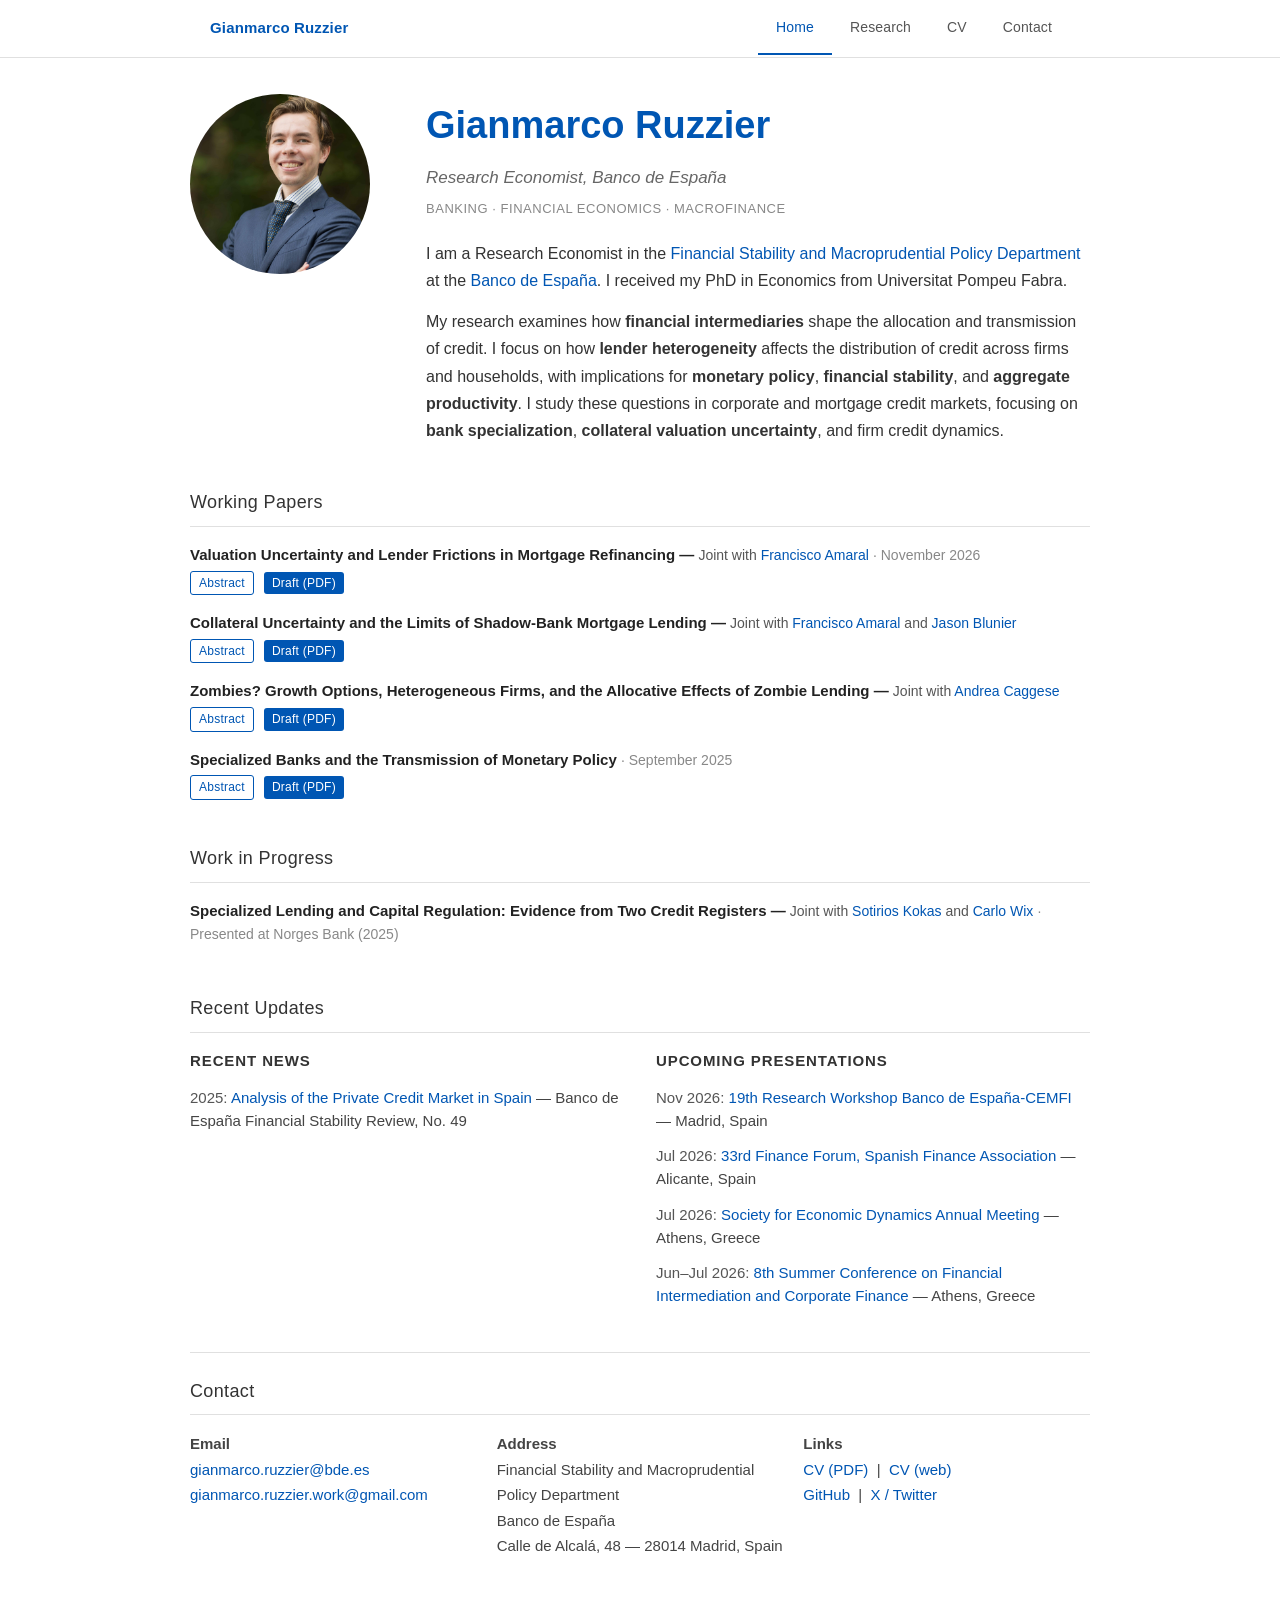
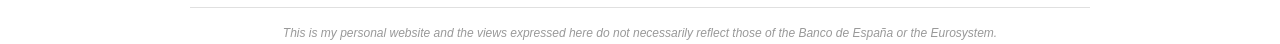
==== index.html @ 741c8ef6 "Add Valuation Uncertainty paper as top working paper, fix direct PDF links - Promote "Valuation Unce" ====
<!DOCTYPE html>
<html lang="en">
<head>
  <meta charset="UTF-8" />
  <meta name="viewport" content="width=device-width, initial-scale=1.0" />
  <meta name="color-scheme" content="light" />
  <title>Gianmarco Ruzzier &ndash; Economist</title>
  <link rel="stylesheet" href="css/style.css" />
</head>
<body>

  <nav class="site-nav">
    <div class="nav-inner">
      <span class="nav-name">Gianmarco Ruzzier</span>
      <div class="nav-links">
        <a href="index.html" class="active">Home</a>
        <a href="research.html">Research</a>
        <a href="cv.html">CV</a>
        <a href="#contact">Contact</a>
      </div>
    </div>
  </nav>

  <div class="container">

    <!-- Header: photo left, bio right -->
    <div class="header-section">
      <img src="assets/img/gr_8222_cut.jpg" alt="Gianmarco Ruzzier" class="profile-photo" />
      <div class="header-content">
        <h1>Gianmarco Ruzzier</h1>
        <div class="title">Research Economist, <span class="title-institution"><a href="https://www.bde.es/wbe/es/">Banco de Espa&ntilde;a</a></span></div>
        <div class="research-interests">Banking &middot; Financial Economics &middot; Macrofinance</div>

        <div class="intro-text">
          I am a Research Economist in the <a href="https://www.bde.es/wbe/en/areas-actuacion/analisis-e-investigacion/investigadores/por-departamento/">Financial Stability and Macroprudential Policy Department</a> at the <a href="https://www.bde.es/wbe/es/">Banco de Espa&ntilde;a</a>. I received my PhD in Economics from Universitat Pompeu Fabra.
        </div>

        <div class="intro-text">
          My research examines how <strong>financial intermediaries</strong> shape the allocation and transmission of credit. I focus on how <strong>lender heterogeneity</strong> affects the distribution of credit across firms and households, with implications for <strong>monetary policy</strong>, <strong>financial stability</strong>, and <strong>aggregate productivity</strong>. I study these questions in corporate and mortgage credit markets, focusing on <strong>bank specialization</strong>, <strong>collateral valuation uncertainty</strong>, and firm credit dynamics.
        </div>

      </div>
    </div>

    <!-- Working Papers -->
    <div class="research-focus" id="research">
      <h2>Working Papers</h2>
      <div class="papers-list">

        <div class="paper-item">
          <div class="paper-title-line">Valuation Uncertainty and Lender Frictions in Mortgage Refinancing &mdash; <span class="paper-coauthor">Joint with <a href="https://franciscoamaral.net/">Francisco Amaral</a></span> <span class="paper-date">&middot; November 2026</span></div>
          <details class="paper-toggle">
            <summary>
              <span class="abstract-btn">Abstract</span>
              <a class="paper-action-btn" href="https://gianmarcoruzzier1.github.io/valuation-uncertainty-refinancing/valuation-uncertainty-refinancing.pdf" target="_blank" onclick="event.stopPropagation()">Draft (PDF)</a>
            </summary>
            <p>Many borrowers do not refinance even when doing so would lower their payments. We show that this is partly driven by a lender-side friction: the difficulty of valuing a house, or collateral uncertainty, restricts refinancing. Using loan performance and property records, we find that borrowers refinance less where homes are harder to value, even when refinancing would yield net savings. Mortgage application data show that greater uncertainty about local home values predicts a higher likelihood that lenders turn down a refinance application. In these markets, refinance appraisals rely on fewer and more distant comparable sales, making valuations less precise. Foreclosed homes also sell at larger discounts, pointing to weaker recovery in default. When mortgage rates fall, borrowers are less likely to refinance where homes are harder to value, leaving substantial savings unrealized.</p>
          </details>
        </div>

        <div class="paper-item">
          <div class="paper-title-line">Collateral Uncertainty and the Limits of Shadow-Bank Mortgage Lending &mdash; <span class="paper-coauthor">Joint with <a href="https://franciscoamaral.net/">Francisco Amaral</a> and <a href="https://www.df.uzh.ch/en/people/phd-candidates/jason-blunier.html">Jason Blunier</a></span></div>
          <details class="paper-toggle">
            <summary>
              <span class="abstract-btn">Abstract</span>
              <a class="paper-action-btn" href="https://gianmarcoruzzier1.github.io/collateral_uncertainty_draft/collateral-uncertainty-shadow-bank-mortgage-lending.pdf" target="_blank" onclick="event.stopPropagation()">Draft (PDF)</a>
            </summary>
            <p>Shadow banks&rsquo; share of U.S. mortgage lending has risen substantially, while their expansion has varied widely across local markets. We study whether uncertainty about property values shapes this geographic pattern by making mortgages costlier to sell. Using mortgage and property data, we find that shadow banks have lower local market shares and expand more slowly in higher-uncertainty areas, even among conventional loans below the conforming loan limit. Application data link this pattern to lenders&rsquo; decisions: denial rates rise more with uncertainty for shadow banks than for banks, with the difference concentrated in refinancing. Consistent with a role for balance-sheet capacity, denial responses are stronger among more sale-dependent shadow banks. We also find evidence consistent with higher distribution costs in higher-uncertainty markets: less use of appraisal alternatives, greater repurchase risk and longer times to sale. Collateral uncertainty constrains shadow-bank expansion and preserves a local role for balance-sheet lending.</p>
          </details>
        </div>

        <div class="paper-item">
          <div class="paper-title-line">Zombies? Growth Options, Heterogeneous Firms, and the Allocative Effects of Zombie Lending &mdash; <span class="paper-coauthor">Joint with <a href="https://andreacaggese.weebly.com/">Andrea Caggese</a></span></div>
          <details class="paper-toggle">
            <summary>
              <span class="abstract-btn">Abstract</span>
              <a class="paper-action-btn" href="https://drive.google.com/file/d/1XWHxjlj0BENdjI-bgrujdKQ50kdO9gzp/view" target="_blank" onclick="event.stopPropagation()">Draft (PDF)</a>
            </summary>
            <p>We develop a model with firm dynamics, imperfect competition, and investment options. Firms borrow using credit lines offered by competitive lenders that can optimally provide &ldquo;zombie&rdquo; lending, with an interest rate below the risk free rate. We solve and calibrate the model and show that zombie lending is used in equilibrium to subsidise two very different types of firms: &ldquo;Stagnant zombies&rdquo; previously borrowed to fund projects that are no longer feasible. They are offered zombie lending so that they can gradually reduce their debt and avoid default. &ldquo;High-potential zombies&rdquo; have options to invest in projects that can increase their profitability, and borrow to pursue them. Zombie lending &ldquo;buys them more time&rdquo;, in the hope they will become more profitable in the future and will thus be able to repay the debt. The main insight of the model is that while both types of zombie firms are consistent with the way such firms are usually identified in the empirical literature, they have opposite implications for misallocation and aggregate productivity and welfare. We use the model to propose novel criteria to identify the different zombie types and new testable predictions of their allocative effects: an increase in markup dispersion within industries should increase the share of zombie firms and the share of zombies that in the future recover and reach top quartile performance; sectors where zombies behave like high-potential ones should exhibit positive TFP responses to zombie prevalence, while those dominated by stagnant zombies should show declining productivity. Using firm-level data from Italian firms between 2007&ndash;2016, we provide robust empirical evidence confirming these predictions.</p>
          </details>
        </div>

        <div class="paper-item">
          <div class="paper-title-line">Specialized Banks and the Transmission of Monetary Policy <span class="paper-date">&middot; September 2025</span></div>
          <details class="paper-toggle">
            <summary>
              <span class="abstract-btn">Abstract</span>
              <a class="paper-action-btn" href="https://gianmarcoruzzier1.github.io/jmp_draft/specialized-banks-monetary-policy.pdf" target="_blank" onclick="event.stopPropagation()">Draft (PDF)</a>
            </summary>
            <p>Using granular bank-firm data from the Spanish credit register and U.S. syndicated loans, I examine the impact of banks' sectoral specialization on credit supply decisions in response to monetary policy shocks. Following an expansionary monetary policy, banks significantly increase lending to firms in sectors where they specialize. A 25 basis point rate reduction leads specialized banks to increase credit by 1.2&ndash;1.4 percentage points more to firms in their sectors of expertise, with effects peaking after one year. This result holds across both the Spanish lending market and the U.S. syndicated one. The mechanism operates through information advantages: the specialization effect is stronger for opaque borrowers, and specialized banks experience lower default rates following monetary easing. These supply decisions have real effects, as firms with greater exposure to specialized lenders exhibit larger increases in investment and profitability during expansionary periods. The findings show that monetary policy transmission varies systematically across sectors depending on the distribution of bank specialization.</p>
          </details>
        </div>

      </div>
    </div>

    <!-- Work in Progress -->
    <div class="research-focus" id="work-in-progress">
      <h2>Work in Progress</h2>
      <div class="papers-list">

        <div class="paper-item">
          <div class="paper-title-line">Specialized Lending and Capital Regulation: Evidence from Two Credit Registers &mdash; <span class="paper-coauthor">Joint with <a href="https://sites.google.com/site/sotirioskokas/">Sotirios Kokas</a> and <a href="https://sites.google.com/site/carlowix/home">Carlo Wix</a></span> <span class="paper-date">&middot; Presented at Norges Bank (2025)</span></div>
        </div>

      </div>
    </div>

    <!-- Recent Updates: two-column grid -->
    <div class="updates-section">
      <h2>Recent Updates</h2>
      <div class="updates-grid">

        <div class="update-category">
          <h3>Recent News</h3>
          <div class="update-item">
            <span class="update-date">2025:</span> <a href="https://www.bde.es/f/webbe/GAP/Secciones/Publicaciones/InformesBoletinesRevistas/RevistaEstabilidadFinanciera/25/1_FSR49_Credito.pdf" target="_blank">Analysis of the Private Credit Market in Spain</a> &mdash; Banco de Espa&ntilde;a Financial Stability Review, No.&nbsp;49
          </div>
        </div>

        <div class="update-category">
          <h3>Upcoming Presentations</h3>
          <div class="update-item">
            <span class="update-date">Nov 2026:</span> <a href="https://www.bde.es/wbe/en/noticias-eventos/eventos/conferencias/19th-research-workshop-banco-de-espana-cemfi.html" target="_blank">19th Research Workshop Banco de Espa&ntilde;a-CEMFI</a> &mdash; Madrid, Spain
          </div>
          <div class="update-item">
            <span class="update-date">Jul 2026:</span> <a href="https://finance-forum.es/" target="_blank">33rd Finance Forum, Spanish Finance Association</a> &mdash; Alicante, Spain
          </div>
          <div class="update-item">
            <span class="update-date">Jul 2026:</span> <a href="https://economicdynamics.org/" target="_blank">Society for Economic Dynamics Annual Meeting</a> &mdash; Athens, Greece
          </div>
          <div class="update-item">
            <span class="update-date">Jun&ndash;Jul 2026:</span> <a href="https://summerfinconf.wixsite.com/mysite" target="_blank">8th Summer Conference on Financial Intermediation and Corporate Finance</a> &mdash; Athens, Greece
          </div>
        </div>

      </div>
    </div>

    <!-- Contact -->
    <div class="contact-section" id="contact">
      <h2>Contact</h2>
      <div class="contact-info">
        <div>
          <strong>Email</strong><br>
          <a href="mailto:gianmarco.ruzzier@bde.es">gianmarco.ruzzier@bde.es</a><br>
          <a href="mailto:gianmarco.ruzzier.work@gmail.com">gianmarco.ruzzier.work@gmail.com</a>
        </div>
        <div>
          <strong>Address</strong><br>
          Financial Stability and Macroprudential Policy Department<br>
          Banco de Espa&ntilde;a<br>
          Calle de Alcal&aacute;, 48 &mdash; 28014 Madrid, Spain
        </div>
        <div>
          <strong>Links</strong><br>
          <a href="assets/pdf/cv.pdf" target="_blank">CV (PDF)</a> &nbsp;|&nbsp; <a href="cv.html">CV (web)</a><br>
          <a href="https://github.com/gianmarcoruzzier1" target="_blank">GitHub</a> &nbsp;|&nbsp; <a href="https://twitter.com/GianEcon" target="_blank">X / Twitter</a>
        </div>
      </div>
    </div>

  </div><!-- /container -->

  <footer class="site-footer">
    This is my personal website and the views expressed here do not necessarily reflect those of the Banco de Espa&ntilde;a or the Eurosystem.
  </footer>

</body>
</html>
---- css/style.css ----
* {
  margin: 0;
  padding: 0;
  box-sizing: border-box;
}

html { height: 100%; }

body {
  height: 100%;
  overflow-y: auto;
  -webkit-overflow-scrolling: touch;
  margin: 0;
  padding: 0 20px 60px 20px;
  font-family: -apple-system, BlinkMacSystemFont, 'Segoe UI', Roboto, sans-serif;
  background: white;
  font-size: 16px;
  line-height: 1.65;
  color: #333;
}

.container {
  max-width: 900px;
  margin: 0 auto;
}

/* -- Navigation -- */
.site-nav {
  background: #fff;
  margin: 0 -20px 36px -20px;
  width: calc(100% + 40px);
  position: sticky;
  top: 0;
  z-index: 100;
  border-bottom: 1px solid #e0e0e0;
}

.nav-inner {
  max-width: 900px;
  margin: 0 auto;
  padding: 0 20px;
  display: flex;
  align-items: center;
  justify-content: space-between;
}

.nav-name {
  color: #0056b3;
  font-weight: 600;
  font-size: 15px;
  padding: 16px 0;
  letter-spacing: 0.01em;
  white-space: nowrap;
}

.nav-links {
  display: flex;
}

.nav-links a {
  color: #555;
  text-decoration: none;
  padding: 14px 18px;
  font-size: 14px;
  font-weight: 500;
  letter-spacing: 0.01em;
  border-bottom: 2px solid transparent;
}

.nav-links a.active {
  color: #0056b3;
  border-bottom-color: #0056b3;
}

.nav-links a:hover {
  color: #0056b3;
}

/* -- Header / Bio -- */
.header-section {
  display: grid;
  grid-template-columns: 200px 1fr;
  gap: 36px;
  margin-bottom: 44px;
  align-items: start;
}

.profile-photo {
  width: 180px;
  height: 180px;
  border-radius: 50%;
  object-fit: cover;
  object-position: center 12%;
}

.header-content h1 {
  font-size: 38px;
  font-weight: 600;
  margin: 0 0 8px 0;
  color: #0056b3;
}

.header-content .title {
  font-size: 17px;
  color: #666;
  margin-bottom: 6px;
  font-style: italic;
}

.research-interests {
  font-size: 13px;
  color: #888;
  letter-spacing: 0.04em;
  text-transform: uppercase;
  margin-bottom: 20px;
}

.header-content .title a {
  color: #666;
  text-decoration: none;
}

.header-content .title a:hover {
  color: #0056b3;
  text-decoration: underline;
}

.intro-text {
  line-height: 1.7;
  margin-bottom: 14px;
  color: #333;
}

.intro-text:last-child { margin-bottom: 0; }

.intro-text a {
  color: #0056b3;
  text-decoration: none;
}

.intro-text a:hover { text-decoration: underline; }

/* -- Working Papers -- */
.research-focus {
  margin: 0 0 44px 0;
}

.research-focus h2,
.updates-section > h2,
.contact-section > h2 {
  font-size: 18px;
  font-weight: 500;
  letter-spacing: 0.02em;
  color: #333;
  margin-bottom: 16px;
  border-bottom: 1px solid #e0e0e0;
  padding-bottom: 8px;
}

.papers-list {
  display: flex;
  flex-direction: column;
  gap: 16px;
}

.paper-item {
  font-size: 15px;
  line-height: 1.55;
}

.paper-title-line {
  font-weight: 600;
  color: #222;
  margin-bottom: 4px;
}

.paper-date {
  font-weight: 400;
  color: #888;
  font-size: 14px;
}

.paper-coauthor {
  font-weight: 400;
  color: #555;
  font-size: 14px;
}

.paper-coauthor a {
  color: #0056b3;
  text-decoration: none;
}

.paper-coauthor a:hover { text-decoration: underline; }

.paper-toggle {
  margin-top: 4px;
}

.paper-toggle summary {
  cursor: pointer;
  list-style: none;
  display: flex;
  align-items: center;
  gap: 10px;
  user-select: none;
}

.paper-toggle summary::-webkit-details-marker { display: none; }

.abstract-btn {
  font-size: 12px;
  color: #0056b3;
  border: 1px solid #0056b3;
  padding: 2px 8px;
  border-radius: 3px;
  font-weight: 500;
  letter-spacing: 0.02em;
}

.paper-action-btn {
  font-size: 12px;
  color: #fff;
  background: #0056b3;
  padding: 2px 8px;
  border-radius: 3px;
  font-weight: 500;
  letter-spacing: 0.02em;
  text-decoration: none;
}

.paper-action-btn:hover { background: #003d80; }

.paper-action-btn.muted {
  background: #999;
  color: #fff;
  cursor: default;
}

.paper-toggle p {
  margin-top: 10px;
  font-size: 14px;
  line-height: 1.6;
  color: #444;
  padding-left: 2px;
}

/* -- Recent Updates -- */
.updates-section {
  margin-bottom: 44px;
}

.updates-grid {
  display: grid;
  grid-template-columns: repeat(auto-fit, minmax(300px, 1fr));
  gap: 32px;
}

.update-category h3 {
  font-size: 15px;
  font-weight: 600;
  color: #333;
  margin-bottom: 12px;
  text-transform: uppercase;
  letter-spacing: 0.06em;
}

.update-item {
  margin-bottom: 12px;
  font-size: 15px;
  line-height: 1.55;
  color: #444;
}

.update-item:last-child { margin-bottom: 0; }

.update-item a {
  color: #0056b3;
  text-decoration: none;
}

.update-item a:hover { text-decoration: underline; }

.update-date {
  font-weight: 500;
  color: #555;
}

/* -- Contact -- */
.contact-section {
  margin-top: 44px;
  padding-top: 24px;
  border-top: 1px solid #e0e0e0;
}

.contact-info {
  display: grid;
  grid-template-columns: repeat(auto-fit, minmax(220px, 1fr));
  gap: 20px;
}

.contact-info div {
  font-size: 15px;
  line-height: 1.7;
  color: #444;
}

.contact-info a {
  color: #0056b3;
  text-decoration: none;
}

.contact-info a:hover { text-decoration: underline; }

/* -- Footer -- */
.site-footer {
  max-width: 900px;
  margin: 48px auto 0;
  padding: 16px 0 0;
  border-top: 1px solid #e0e0e0;
  font-size: 12px;
  color: #999;
  font-style: italic;
  text-align: center;
}

/* -- Mobile -- */
@media (max-width: 768px) {
  .nav-name { display: none; }

  .nav-inner { padding: 0; }

  .nav-links {
    flex: 1;
    width: 100%;
  }

  .nav-links a {
    flex: 1;
    text-align: center;
    padding: 12px 0;
  }

  .header-section {
    grid-template-columns: 1fr;
    text-align: center;
  }

  .profile-photo {
    width: 150px;
    height: 150px;
    margin: 0 auto;
  }

  .updates-grid,
  .contact-info {
    grid-template-columns: 1fr;
  }
}
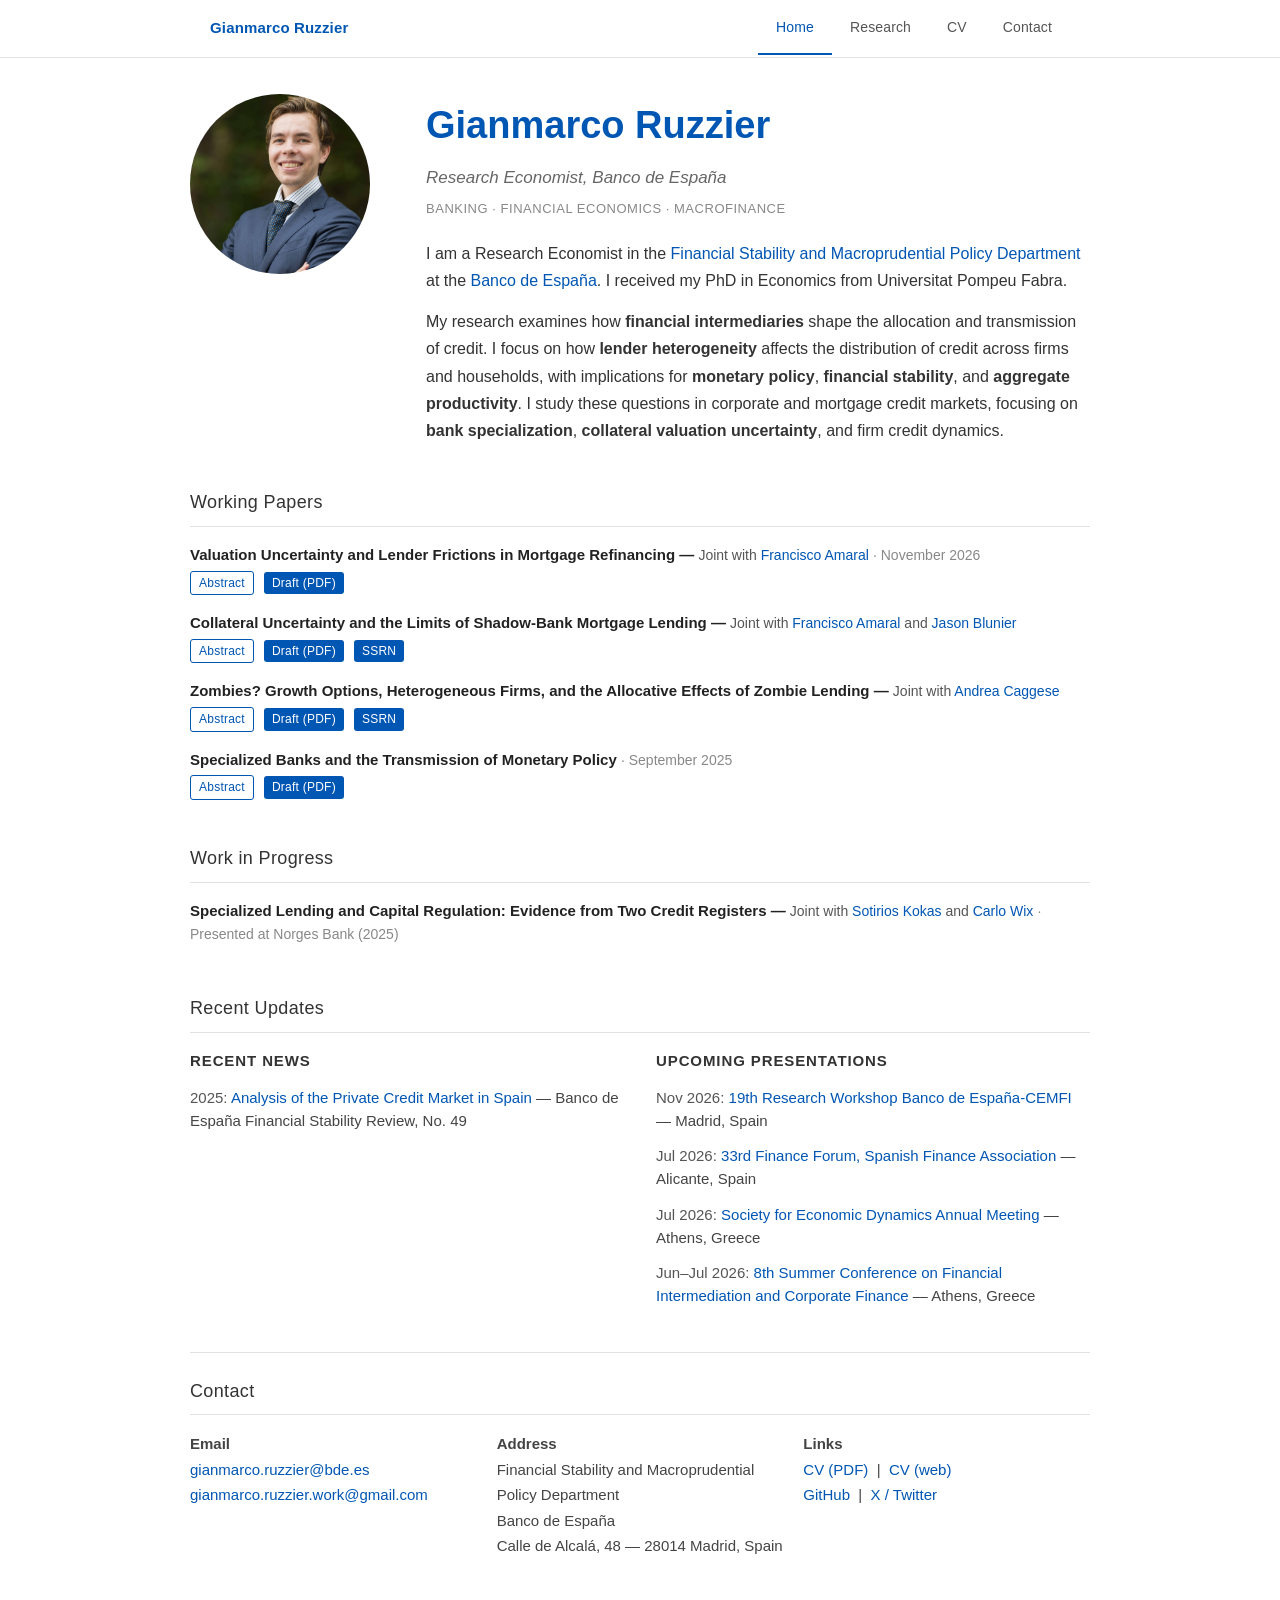
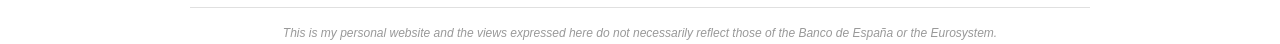
==== commit 05b9ce49: "Add SSRN links next to PDF drafts for two working papers Adds an SSRN button alongside the existing " ====
--- a/index.html
+++ b/index.html
@@ -64,6 +64,7 @@
             <summary>
               <span class="abstract-btn">Abstract</span>
               <a class="paper-action-btn" href="https://gianmarcoruzzier1.github.io/collateral_uncertainty_draft/collateral-uncertainty-shadow-bank-mortgage-lending.pdf" target="_blank" onclick="event.stopPropagation()">Draft (PDF)</a>
+              <a class="paper-action-btn" href="https://papers.ssrn.com/sol3/papers.cfm?abstract_id=7682295" target="_blank" onclick="event.stopPropagation()">SSRN</a>
             </summary>
             <p>Shadow banks&rsquo; share of U.S. mortgage lending has risen substantially, while their expansion has varied widely across local markets. We study whether uncertainty about property values shapes this geographic pattern by making mortgages costlier to sell. Using mortgage and property data, we find that shadow banks have lower local market shares and expand more slowly in higher-uncertainty areas, even among conventional loans below the conforming loan limit. Application data link this pattern to lenders&rsquo; decisions: denial rates rise more with uncertainty for shadow banks than for banks, with the difference concentrated in refinancing. Consistent with a role for balance-sheet capacity, denial responses are stronger among more sale-dependent shadow banks. We also find evidence consistent with higher distribution costs in higher-uncertainty markets: less use of appraisal alternatives, greater repurchase risk and longer times to sale. Collateral uncertainty constrains shadow-bank expansion and preserves a local role for balance-sheet lending.</p>
           </details>
@@ -75,6 +76,7 @@
             <summary>
               <span class="abstract-btn">Abstract</span>
               <a class="paper-action-btn" href="https://drive.google.com/file/d/1XWHxjlj0BENdjI-bgrujdKQ50kdO9gzp/view" target="_blank" onclick="event.stopPropagation()">Draft (PDF)</a>
+              <a class="paper-action-btn" href="https://papers.ssrn.com/sol3/papers.cfm?abstract_id=7682299" target="_blank" onclick="event.stopPropagation()">SSRN</a>
             </summary>
             <p>We develop a model with firm dynamics, imperfect competition, and investment options. Firms borrow using credit lines offered by competitive lenders that can optimally provide &ldquo;zombie&rdquo; lending, with an interest rate below the risk free rate. We solve and calibrate the model and show that zombie lending is used in equilibrium to subsidise two very different types of firms: &ldquo;Stagnant zombies&rdquo; previously borrowed to fund projects that are no longer feasible. They are offered zombie lending so that they can gradually reduce their debt and avoid default. &ldquo;High-potential zombies&rdquo; have options to invest in projects that can increase their profitability, and borrow to pursue them. Zombie lending &ldquo;buys them more time&rdquo;, in the hope they will become more profitable in the future and will thus be able to repay the debt. The main insight of the model is that while both types of zombie firms are consistent with the way such firms are usually identified in the empirical literature, they have opposite implications for misallocation and aggregate productivity and welfare. We use the model to propose novel criteria to identify the different zombie types and new testable predictions of their allocative effects: an increase in markup dispersion within industries should increase the share of zombie firms and the share of zombies that in the future recover and reach top quartile performance; sectors where zombies behave like high-potential ones should exhibit positive TFP responses to zombie prevalence, while those dominated by stagnant zombies should show declining productivity. Using firm-level data from Italian firms between 2007&ndash;2016, we provide robust empirical evidence confirming these predictions.</p>
           </details>
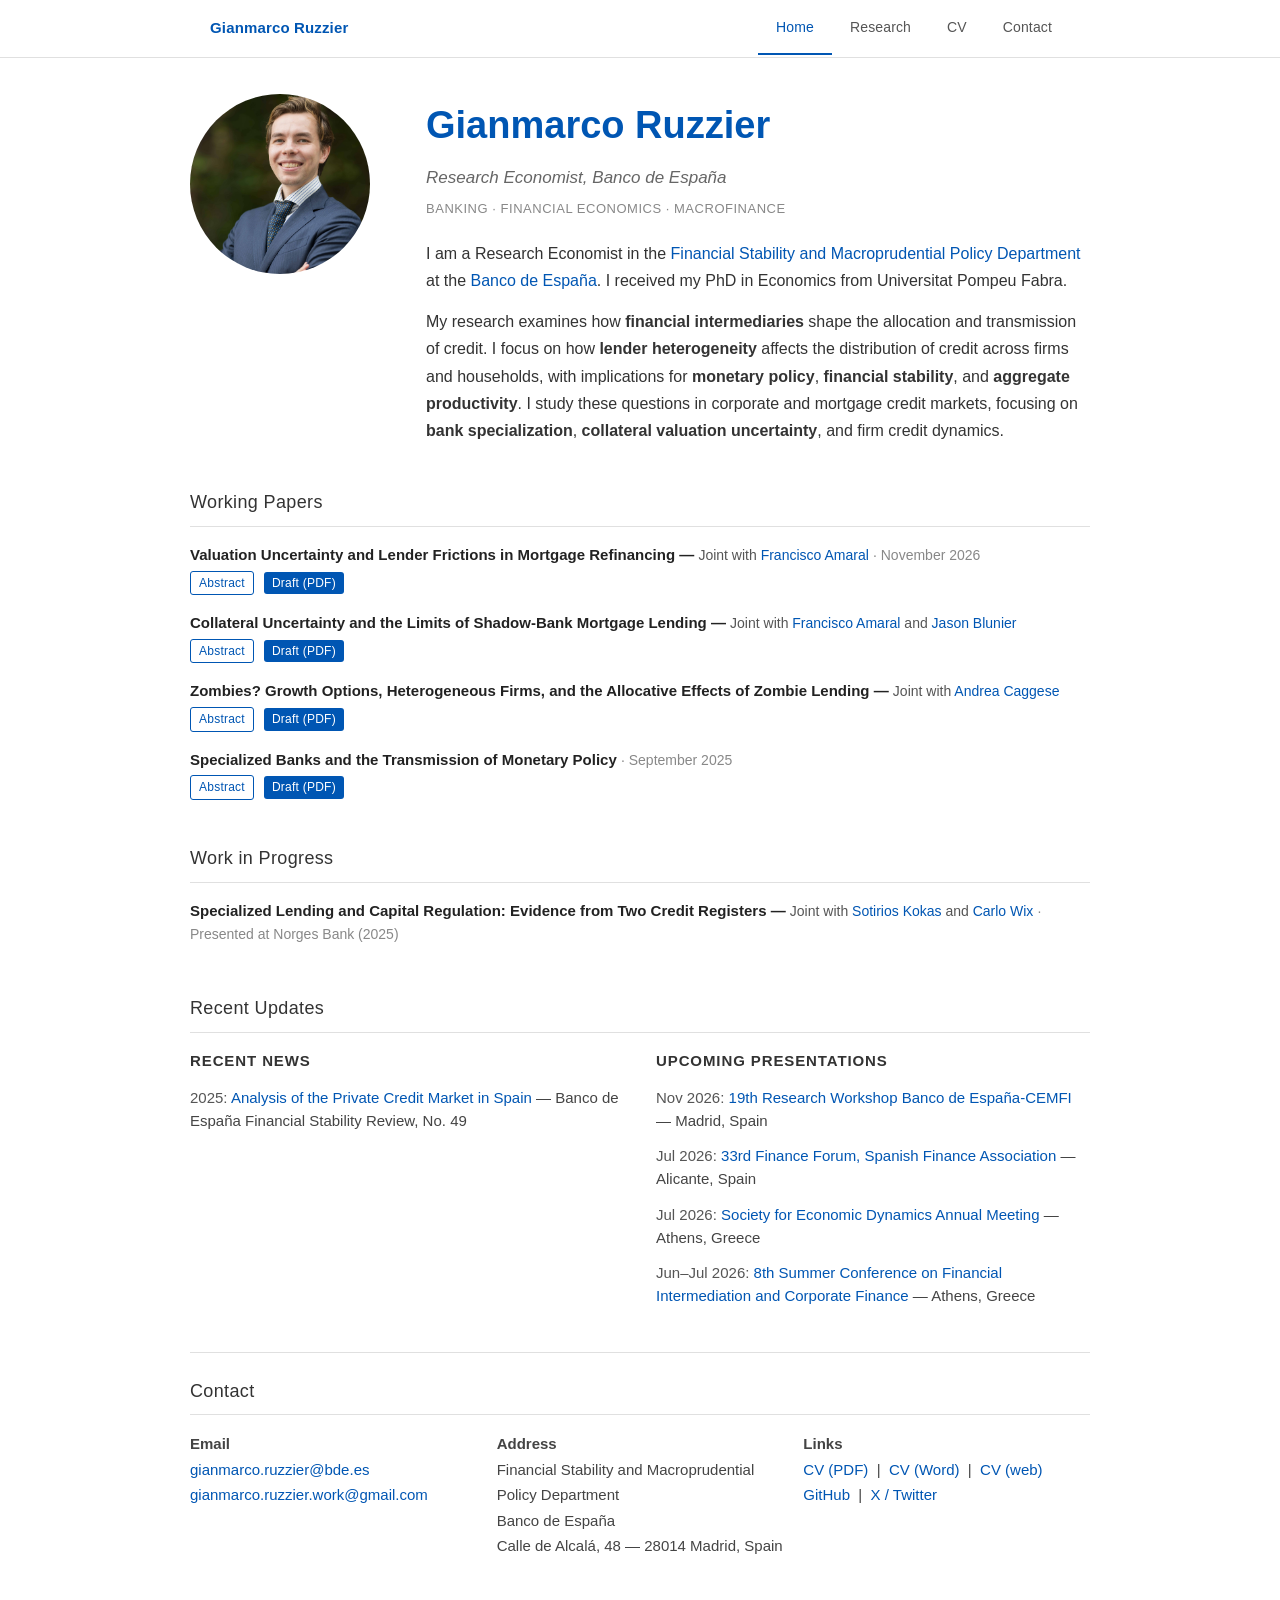
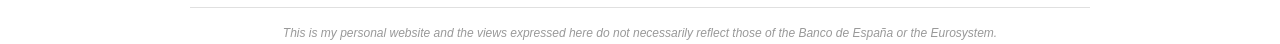
==== commit 7a976751: "Fix CV PDF download artifacts, add Word (.docx) CV download The cv.html "Download PDF" button called" ====
--- a/index.html
+++ b/index.html
@@ -64,7 +64,6 @@
             <summary>
               <span class="abstract-btn">Abstract</span>
               <a class="paper-action-btn" href="https://gianmarcoruzzier1.github.io/collateral_uncertainty_draft/collateral-uncertainty-shadow-bank-mortgage-lending.pdf" target="_blank" onclick="event.stopPropagation()">Draft (PDF)</a>
-              <a class="paper-action-btn" href="https://papers.ssrn.com/sol3/papers.cfm?abstract_id=7682295" target="_blank" onclick="event.stopPropagation()">SSRN</a>
             </summary>
             <p>Shadow banks&rsquo; share of U.S. mortgage lending has risen substantially, while their expansion has varied widely across local markets. We study whether uncertainty about property values shapes this geographic pattern by making mortgages costlier to sell. Using mortgage and property data, we find that shadow banks have lower local market shares and expand more slowly in higher-uncertainty areas, even among conventional loans below the conforming loan limit. Application data link this pattern to lenders&rsquo; decisions: denial rates rise more with uncertainty for shadow banks than for banks, with the difference concentrated in refinancing. Consistent with a role for balance-sheet capacity, denial responses are stronger among more sale-dependent shadow banks. We also find evidence consistent with higher distribution costs in higher-uncertainty markets: less use of appraisal alternatives, greater repurchase risk and longer times to sale. Collateral uncertainty constrains shadow-bank expansion and preserves a local role for balance-sheet lending.</p>
           </details>
@@ -76,7 +75,6 @@
             <summary>
               <span class="abstract-btn">Abstract</span>
               <a class="paper-action-btn" href="https://drive.google.com/file/d/1XWHxjlj0BENdjI-bgrujdKQ50kdO9gzp/view" target="_blank" onclick="event.stopPropagation()">Draft (PDF)</a>
-              <a class="paper-action-btn" href="https://papers.ssrn.com/sol3/papers.cfm?abstract_id=7682299" target="_blank" onclick="event.stopPropagation()">SSRN</a>
             </summary>
             <p>We develop a model with firm dynamics, imperfect competition, and investment options. Firms borrow using credit lines offered by competitive lenders that can optimally provide &ldquo;zombie&rdquo; lending, with an interest rate below the risk free rate. We solve and calibrate the model and show that zombie lending is used in equilibrium to subsidise two very different types of firms: &ldquo;Stagnant zombies&rdquo; previously borrowed to fund projects that are no longer feasible. They are offered zombie lending so that they can gradually reduce their debt and avoid default. &ldquo;High-potential zombies&rdquo; have options to invest in projects that can increase their profitability, and borrow to pursue them. Zombie lending &ldquo;buys them more time&rdquo;, in the hope they will become more profitable in the future and will thus be able to repay the debt. The main insight of the model is that while both types of zombie firms are consistent with the way such firms are usually identified in the empirical literature, they have opposite implications for misallocation and aggregate productivity and welfare. We use the model to propose novel criteria to identify the different zombie types and new testable predictions of their allocative effects: an increase in markup dispersion within industries should increase the share of zombie firms and the share of zombies that in the future recover and reach top quartile performance; sectors where zombies behave like high-potential ones should exhibit positive TFP responses to zombie prevalence, while those dominated by stagnant zombies should show declining productivity. Using firm-level data from Italian firms between 2007&ndash;2016, we provide robust empirical evidence confirming these predictions.</p>
           </details>
@@ -156,7 +154,7 @@
         </div>
         <div>
           <strong>Links</strong><br>
-          <a href="assets/pdf/cv.pdf" target="_blank">CV (PDF)</a> &nbsp;|&nbsp; <a href="cv.html">CV (web)</a><br>
+          <a href="assets/pdf/cv.pdf" target="_blank">CV (PDF)</a> &nbsp;|&nbsp; <a href="assets/docx/cv.docx">CV (Word)</a> &nbsp;|&nbsp; <a href="cv.html">CV (web)</a><br>
           <a href="https://github.com/gianmarcoruzzier1" target="_blank">GitHub</a> &nbsp;|&nbsp; <a href="https://twitter.com/GianEcon" target="_blank">X / Twitter</a>
         </div>
       </div>
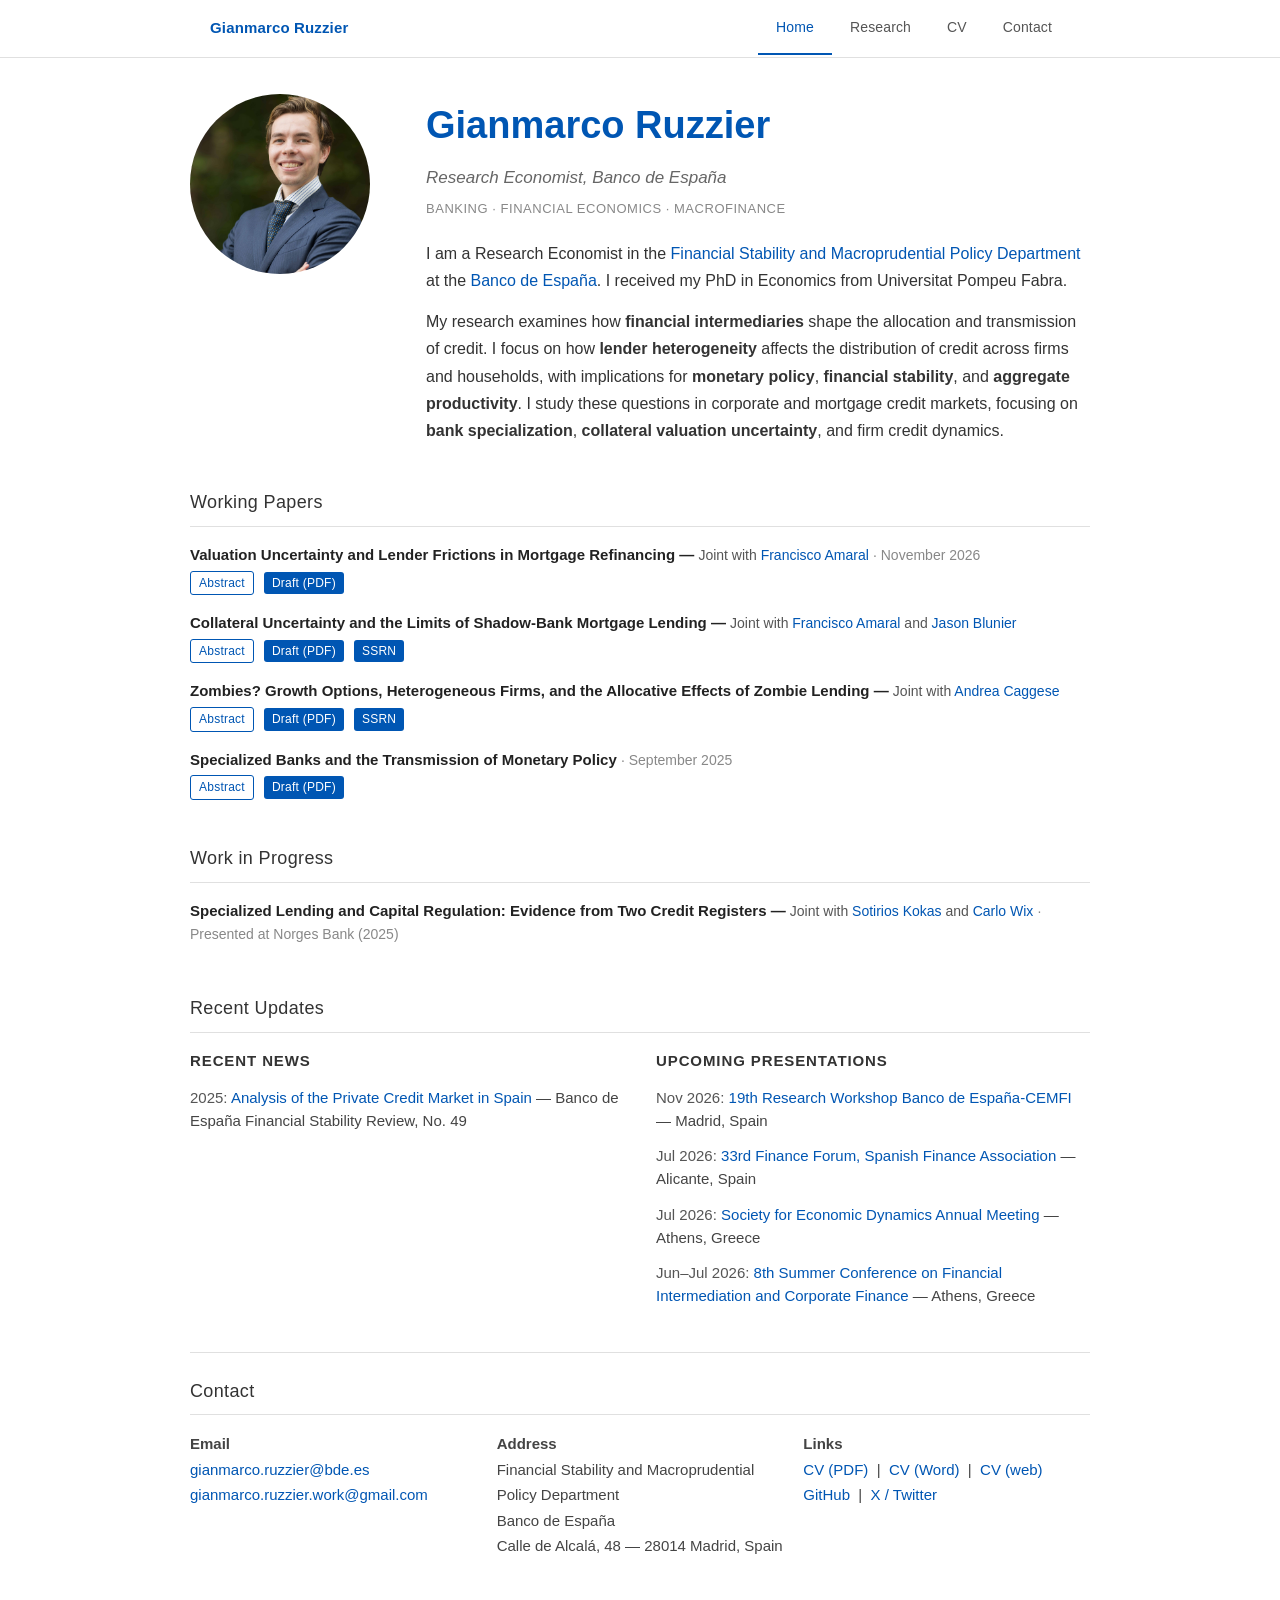
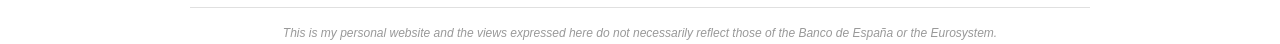
==== commit 172b29ed: "Merge pull request #12 from gianmarcoruzzier1/claude/cv-download-formatting-e7ac88 Fix CV PDF downlo" ====
--- a/index.html
+++ b/index.html
@@ -64,6 +64,7 @@
             <summary>
               <span class="abstract-btn">Abstract</span>
               <a class="paper-action-btn" href="https://gianmarcoruzzier1.github.io/collateral_uncertainty_draft/collateral-uncertainty-shadow-bank-mortgage-lending.pdf" target="_blank" onclick="event.stopPropagation()">Draft (PDF)</a>
+              <a class="paper-action-btn" href="https://papers.ssrn.com/sol3/papers.cfm?abstract_id=7682295" target="_blank" onclick="event.stopPropagation()">SSRN</a>
             </summary>
             <p>Shadow banks&rsquo; share of U.S. mortgage lending has risen substantially, while their expansion has varied widely across local markets. We study whether uncertainty about property values shapes this geographic pattern by making mortgages costlier to sell. Using mortgage and property data, we find that shadow banks have lower local market shares and expand more slowly in higher-uncertainty areas, even among conventional loans below the conforming loan limit. Application data link this pattern to lenders&rsquo; decisions: denial rates rise more with uncertainty for shadow banks than for banks, with the difference concentrated in refinancing. Consistent with a role for balance-sheet capacity, denial responses are stronger among more sale-dependent shadow banks. We also find evidence consistent with higher distribution costs in higher-uncertainty markets: less use of appraisal alternatives, greater repurchase risk and longer times to sale. Collateral uncertainty constrains shadow-bank expansion and preserves a local role for balance-sheet lending.</p>
           </details>
@@ -75,6 +76,7 @@
             <summary>
               <span class="abstract-btn">Abstract</span>
               <a class="paper-action-btn" href="https://drive.google.com/file/d/1XWHxjlj0BENdjI-bgrujdKQ50kdO9gzp/view" target="_blank" onclick="event.stopPropagation()">Draft (PDF)</a>
+              <a class="paper-action-btn" href="https://papers.ssrn.com/sol3/papers.cfm?abstract_id=7682299" target="_blank" onclick="event.stopPropagation()">SSRN</a>
             </summary>
             <p>We develop a model with firm dynamics, imperfect competition, and investment options. Firms borrow using credit lines offered by competitive lenders that can optimally provide &ldquo;zombie&rdquo; lending, with an interest rate below the risk free rate. We solve and calibrate the model and show that zombie lending is used in equilibrium to subsidise two very different types of firms: &ldquo;Stagnant zombies&rdquo; previously borrowed to fund projects that are no longer feasible. They are offered zombie lending so that they can gradually reduce their debt and avoid default. &ldquo;High-potential zombies&rdquo; have options to invest in projects that can increase their profitability, and borrow to pursue them. Zombie lending &ldquo;buys them more time&rdquo;, in the hope they will become more profitable in the future and will thus be able to repay the debt. The main insight of the model is that while both types of zombie firms are consistent with the way such firms are usually identified in the empirical literature, they have opposite implications for misallocation and aggregate productivity and welfare. We use the model to propose novel criteria to identify the different zombie types and new testable predictions of their allocative effects: an increase in markup dispersion within industries should increase the share of zombie firms and the share of zombies that in the future recover and reach top quartile performance; sectors where zombies behave like high-potential ones should exhibit positive TFP responses to zombie prevalence, while those dominated by stagnant zombies should show declining productivity. Using firm-level data from Italian firms between 2007&ndash;2016, we provide robust empirical evidence confirming these predictions.</p>
           </details>
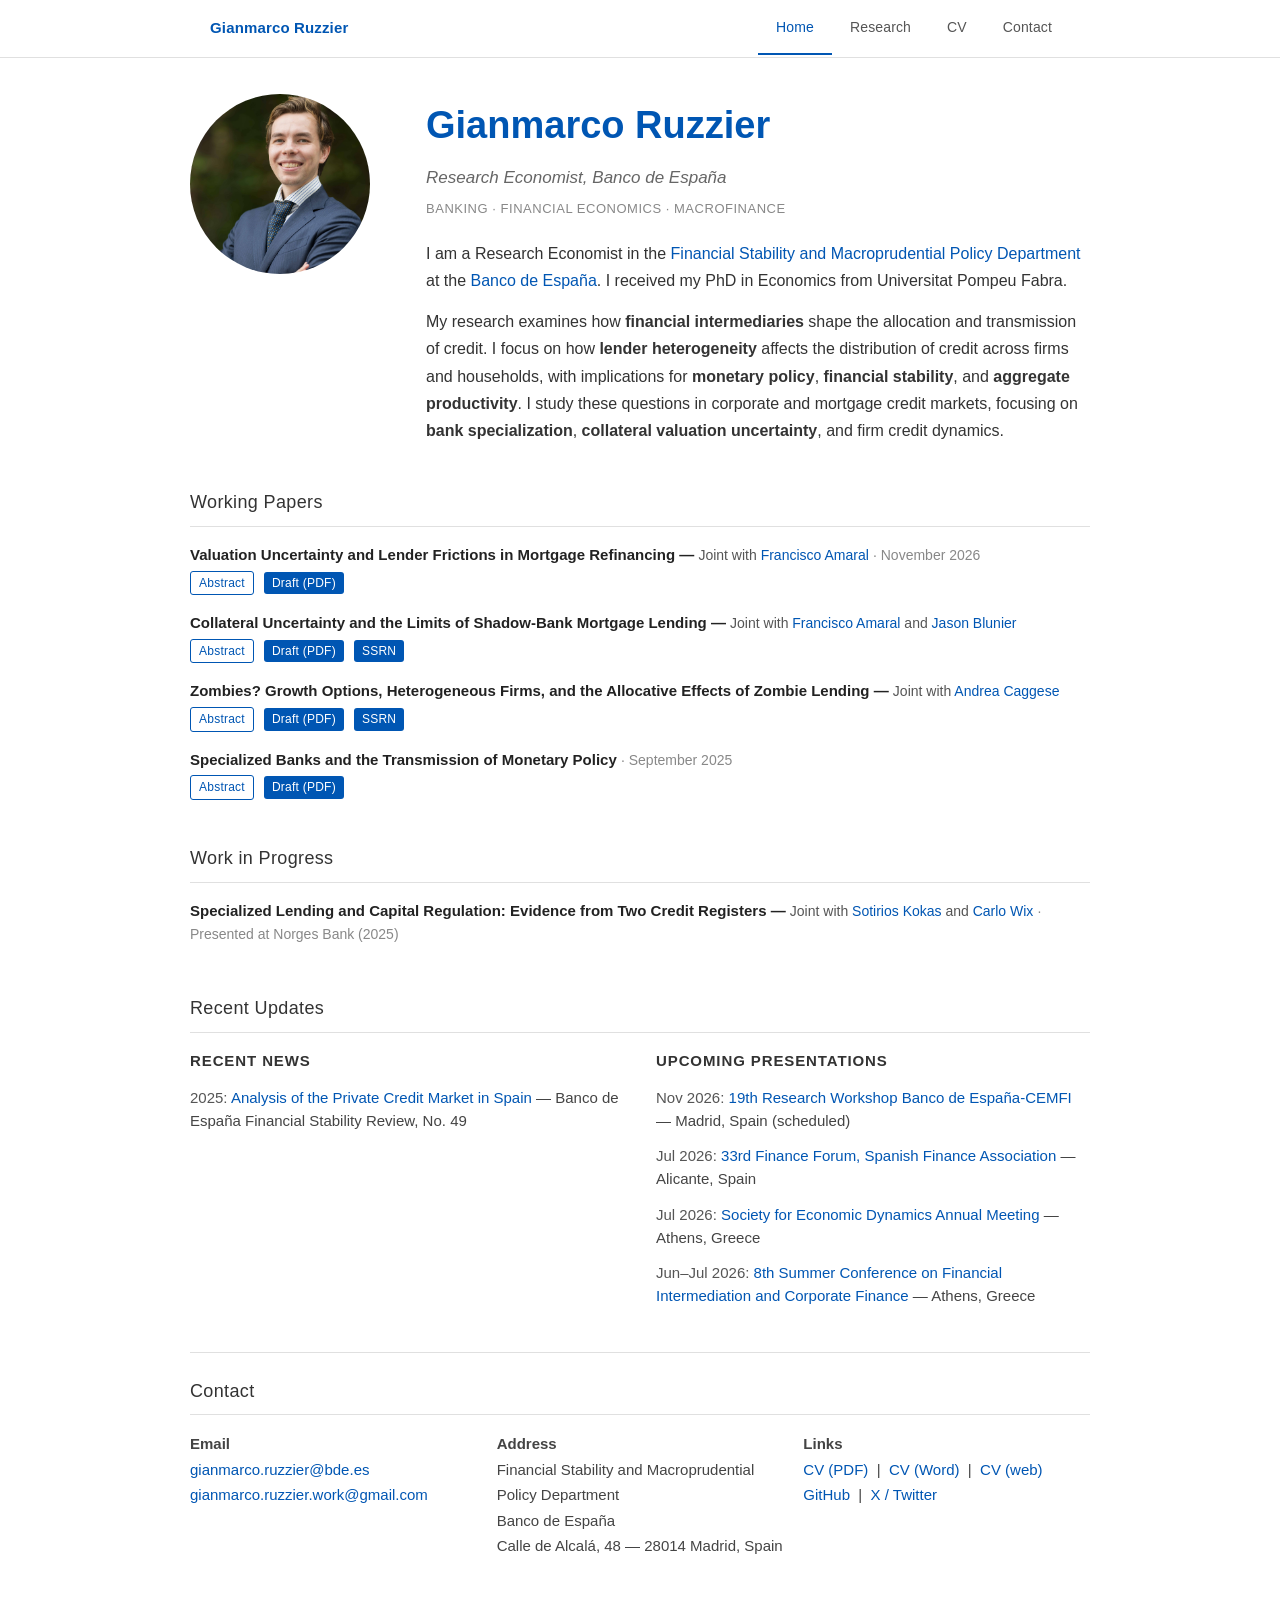
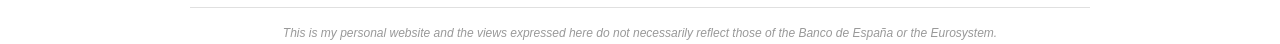
==== commit 5033c101: "Mark 19th Research Workshop Banco de España-CEMFI as scheduled, regenerate CV files Append "(schedul" ====
--- a/index.html
+++ b/index.html
@@ -123,7 +123,7 @@
         <div class="update-category">
           <h3>Upcoming Presentations</h3>
           <div class="update-item">
-            <span class="update-date">Nov 2026:</span> <a href="https://www.bde.es/wbe/en/noticias-eventos/eventos/conferencias/19th-research-workshop-banco-de-espana-cemfi.html" target="_blank">19th Research Workshop Banco de Espa&ntilde;a-CEMFI</a> &mdash; Madrid, Spain
+            <span class="update-date">Nov 2026:</span> <a href="https://www.bde.es/wbe/en/noticias-eventos/eventos/conferencias/19th-research-workshop-banco-de-espana-cemfi.html" target="_blank">19th Research Workshop Banco de Espa&ntilde;a-CEMFI</a> &mdash; Madrid, Spain (scheduled)
           </div>
           <div class="update-item">
             <span class="update-date">Jul 2026:</span> <a href="https://finance-forum.es/" target="_blank">33rd Finance Forum, Spanish Finance Association</a> &mdash; Alicante, Spain
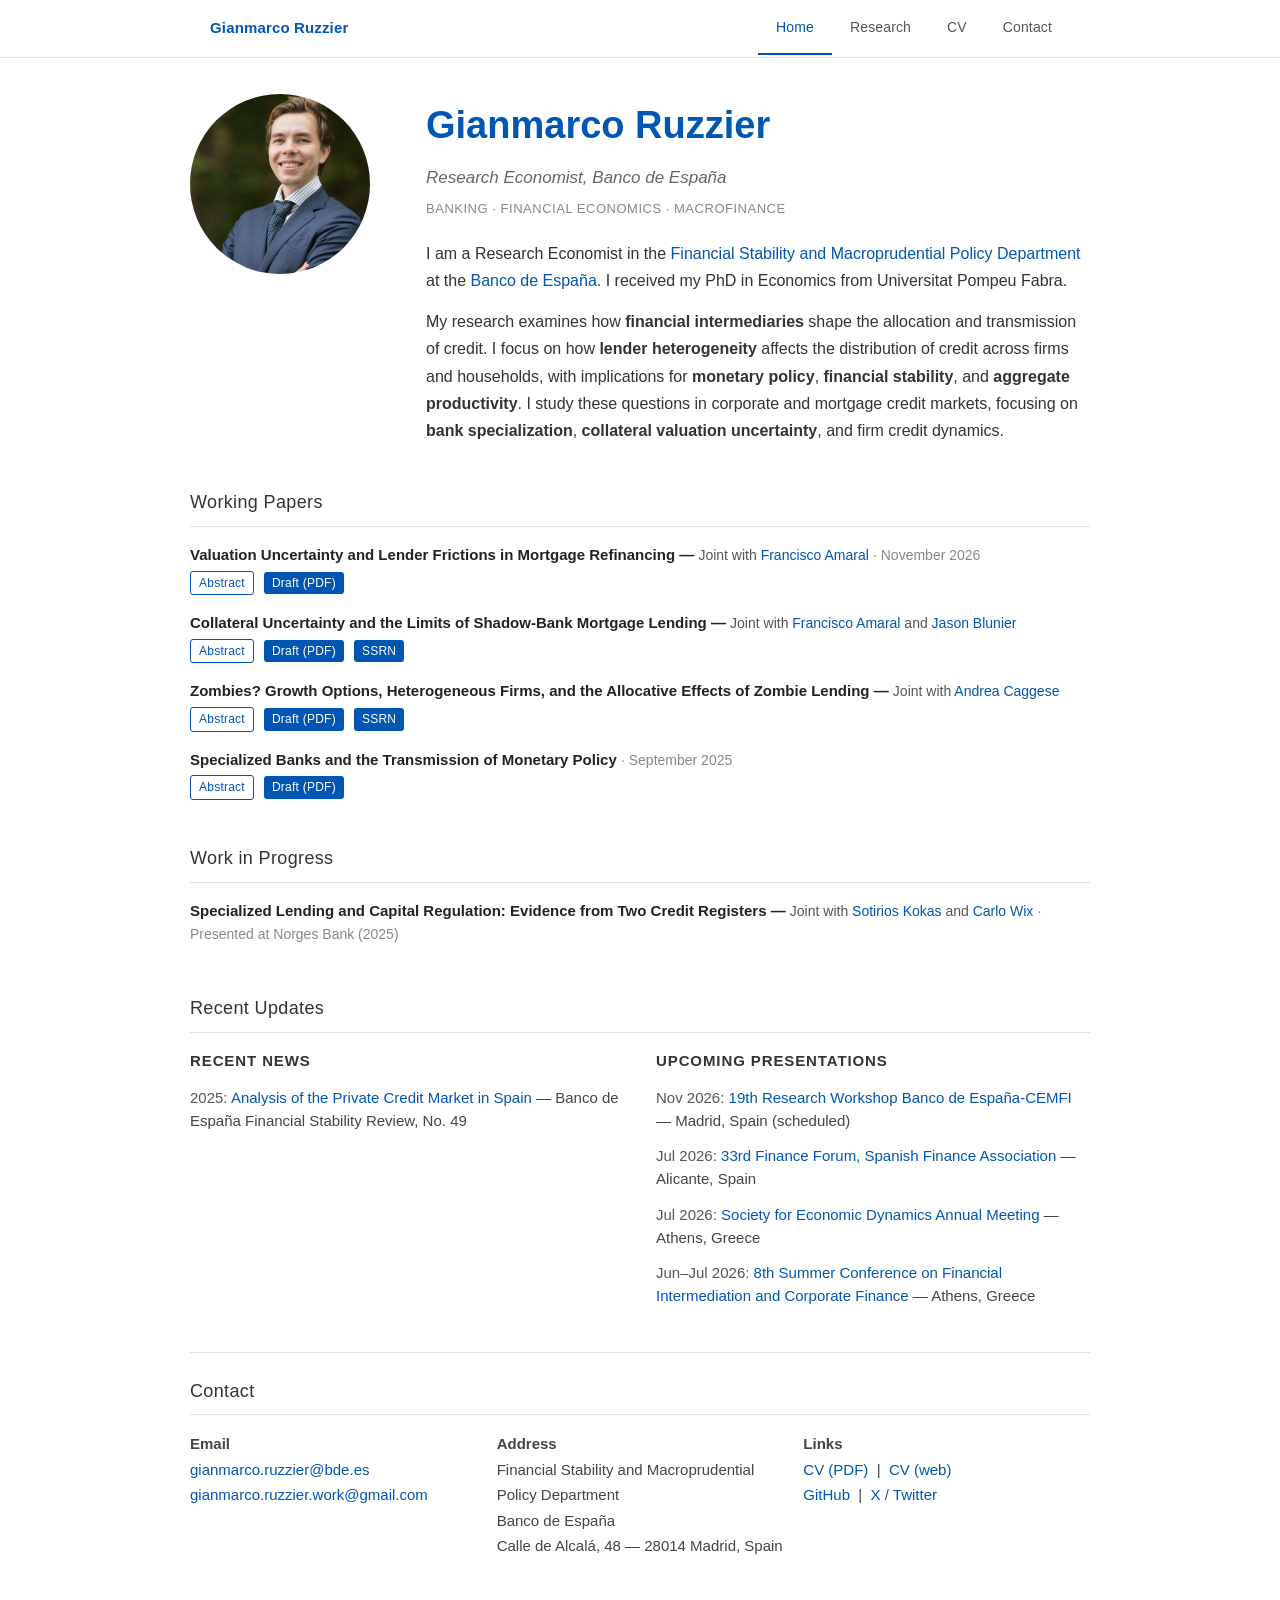
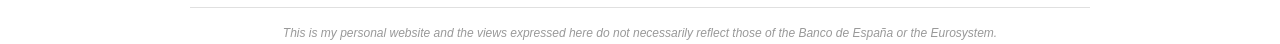
==== commit 656ec878: "Remove Word CV download, keep PDF only An editable .docx CV invites tampering by anyone who download" ====
--- a/index.html
+++ b/index.html
@@ -156,7 +156,7 @@
         </div>
         <div>
           <strong>Links</strong><br>
-          <a href="assets/pdf/cv.pdf" target="_blank">CV (PDF)</a> &nbsp;|&nbsp; <a href="assets/docx/cv.docx">CV (Word)</a> &nbsp;|&nbsp; <a href="cv.html">CV (web)</a><br>
+          <a href="assets/pdf/cv.pdf" target="_blank">CV (PDF)</a> &nbsp;|&nbsp; <a href="cv.html">CV (web)</a><br>
           <a href="https://github.com/gianmarcoruzzier1" target="_blank">GitHub</a> &nbsp;|&nbsp; <a href="https://twitter.com/GianEcon" target="_blank">X / Twitter</a>
         </div>
       </div>
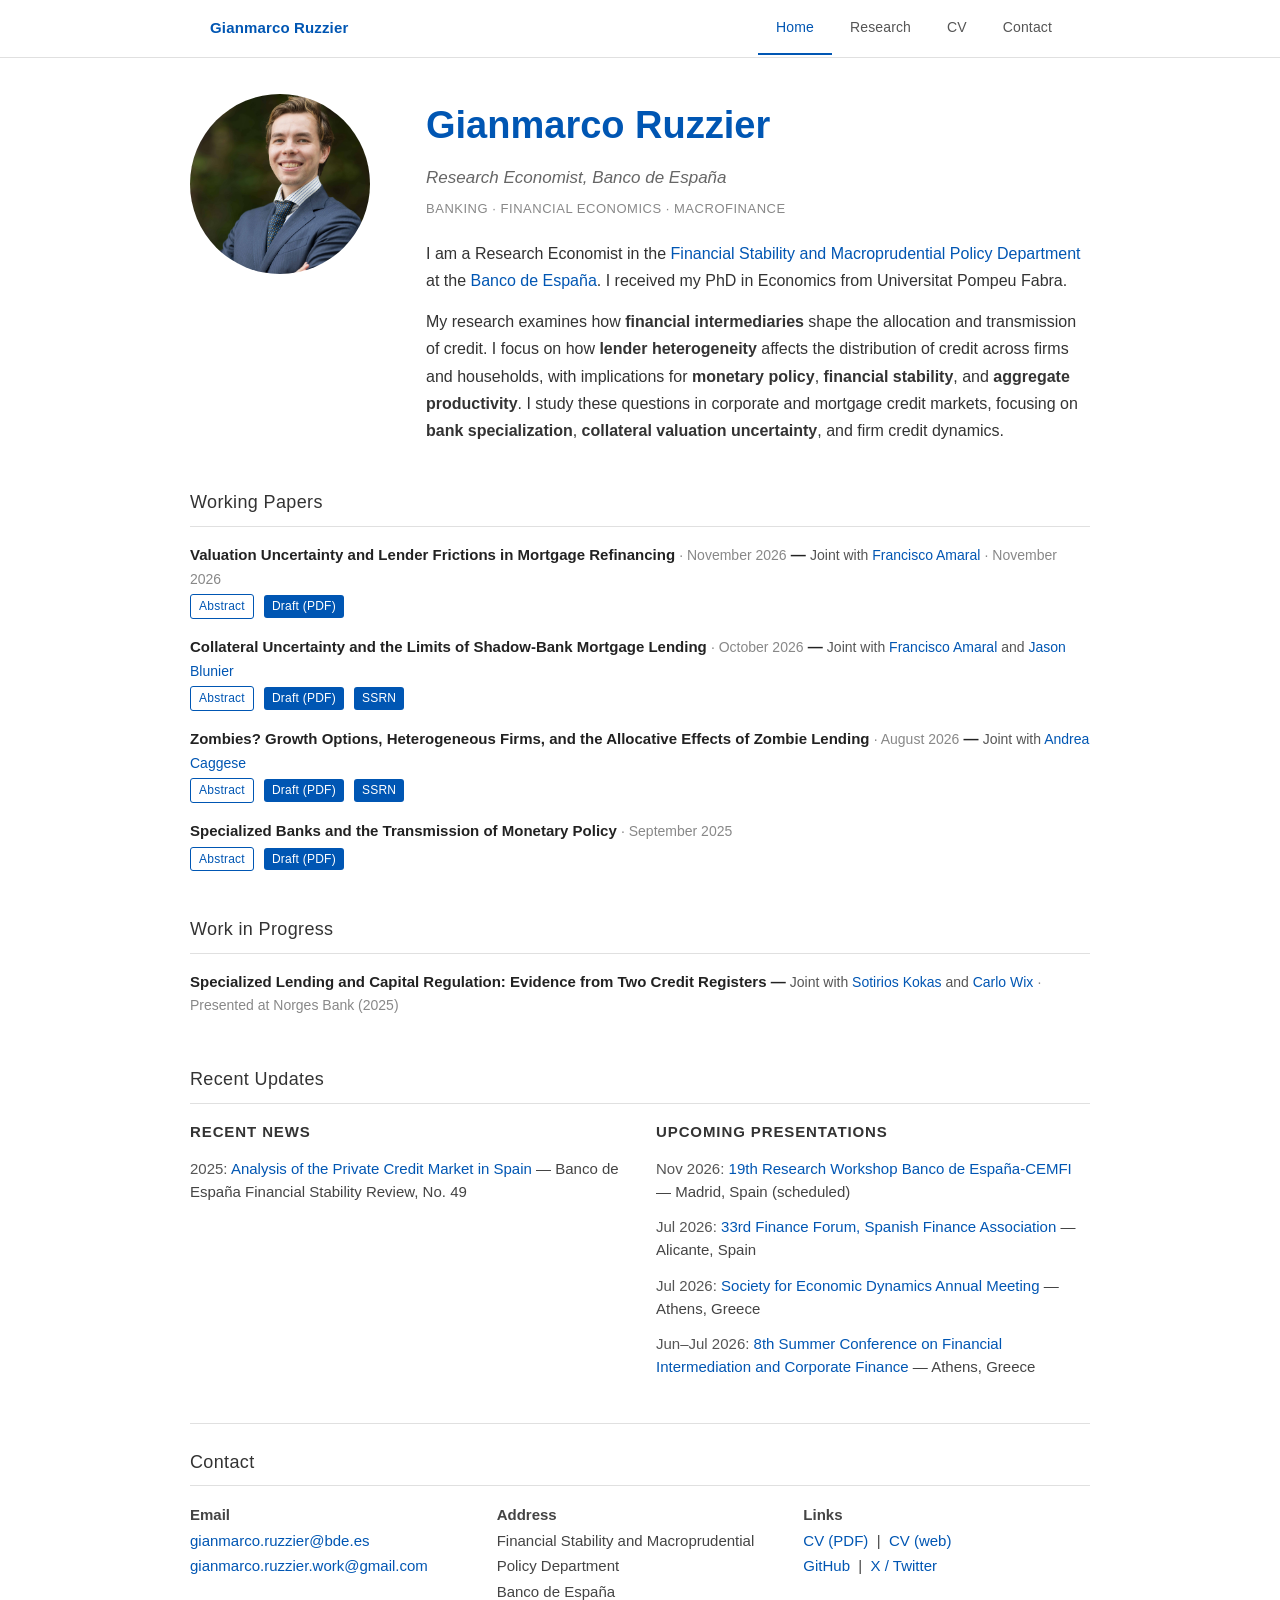
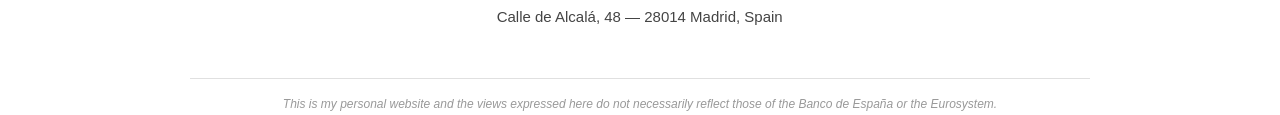
==== commit 360d3c29: "Add update months to working papers Collateral Uncertainty: October 2026; Zombies: August 2026 (home" ====
--- a/index.html
+++ b/index.html
@@ -48,7 +48,7 @@
       <div class="papers-list">
 
         <div class="paper-item">
-          <div class="paper-title-line">Valuation Uncertainty and Lender Frictions in Mortgage Refinancing &mdash; <span class="paper-coauthor">Joint with <a href="https://franciscoamaral.net/">Francisco Amaral</a></span> <span class="paper-date">&middot; November 2026</span></div>
+          <div class="paper-title-line">Valuation Uncertainty and Lender Frictions in Mortgage Refinancing <span class="paper-date">&middot; November 2026</span> &mdash; <span class="paper-coauthor">Joint with <a href="https://franciscoamaral.net/">Francisco Amaral</a></span> <span class="paper-date">&middot; November 2026</span></div>
           <details class="paper-toggle">
             <summary>
               <span class="abstract-btn">Abstract</span>
@@ -59,7 +59,7 @@
         </div>
 
         <div class="paper-item">
-          <div class="paper-title-line">Collateral Uncertainty and the Limits of Shadow-Bank Mortgage Lending &mdash; <span class="paper-coauthor">Joint with <a href="https://franciscoamaral.net/">Francisco Amaral</a> and <a href="https://www.df.uzh.ch/en/people/phd-candidates/jason-blunier.html">Jason Blunier</a></span></div>
+          <div class="paper-title-line">Collateral Uncertainty and the Limits of Shadow-Bank Mortgage Lending <span class="paper-date">&middot; October 2026</span> &mdash; <span class="paper-coauthor">Joint with <a href="https://franciscoamaral.net/">Francisco Amaral</a> and <a href="https://www.df.uzh.ch/en/people/phd-candidates/jason-blunier.html">Jason Blunier</a></span></div>
           <details class="paper-toggle">
             <summary>
               <span class="abstract-btn">Abstract</span>
@@ -71,7 +71,7 @@
         </div>
 
         <div class="paper-item">
-          <div class="paper-title-line">Zombies? Growth Options, Heterogeneous Firms, and the Allocative Effects of Zombie Lending &mdash; <span class="paper-coauthor">Joint with <a href="https://andreacaggese.weebly.com/">Andrea Caggese</a></span></div>
+          <div class="paper-title-line">Zombies? Growth Options, Heterogeneous Firms, and the Allocative Effects of Zombie Lending <span class="paper-date">&middot; August 2026</span> &mdash; <span class="paper-coauthor">Joint with <a href="https://andreacaggese.weebly.com/">Andrea Caggese</a></span></div>
           <details class="paper-toggle">
             <summary>
               <span class="abstract-btn">Abstract</span>
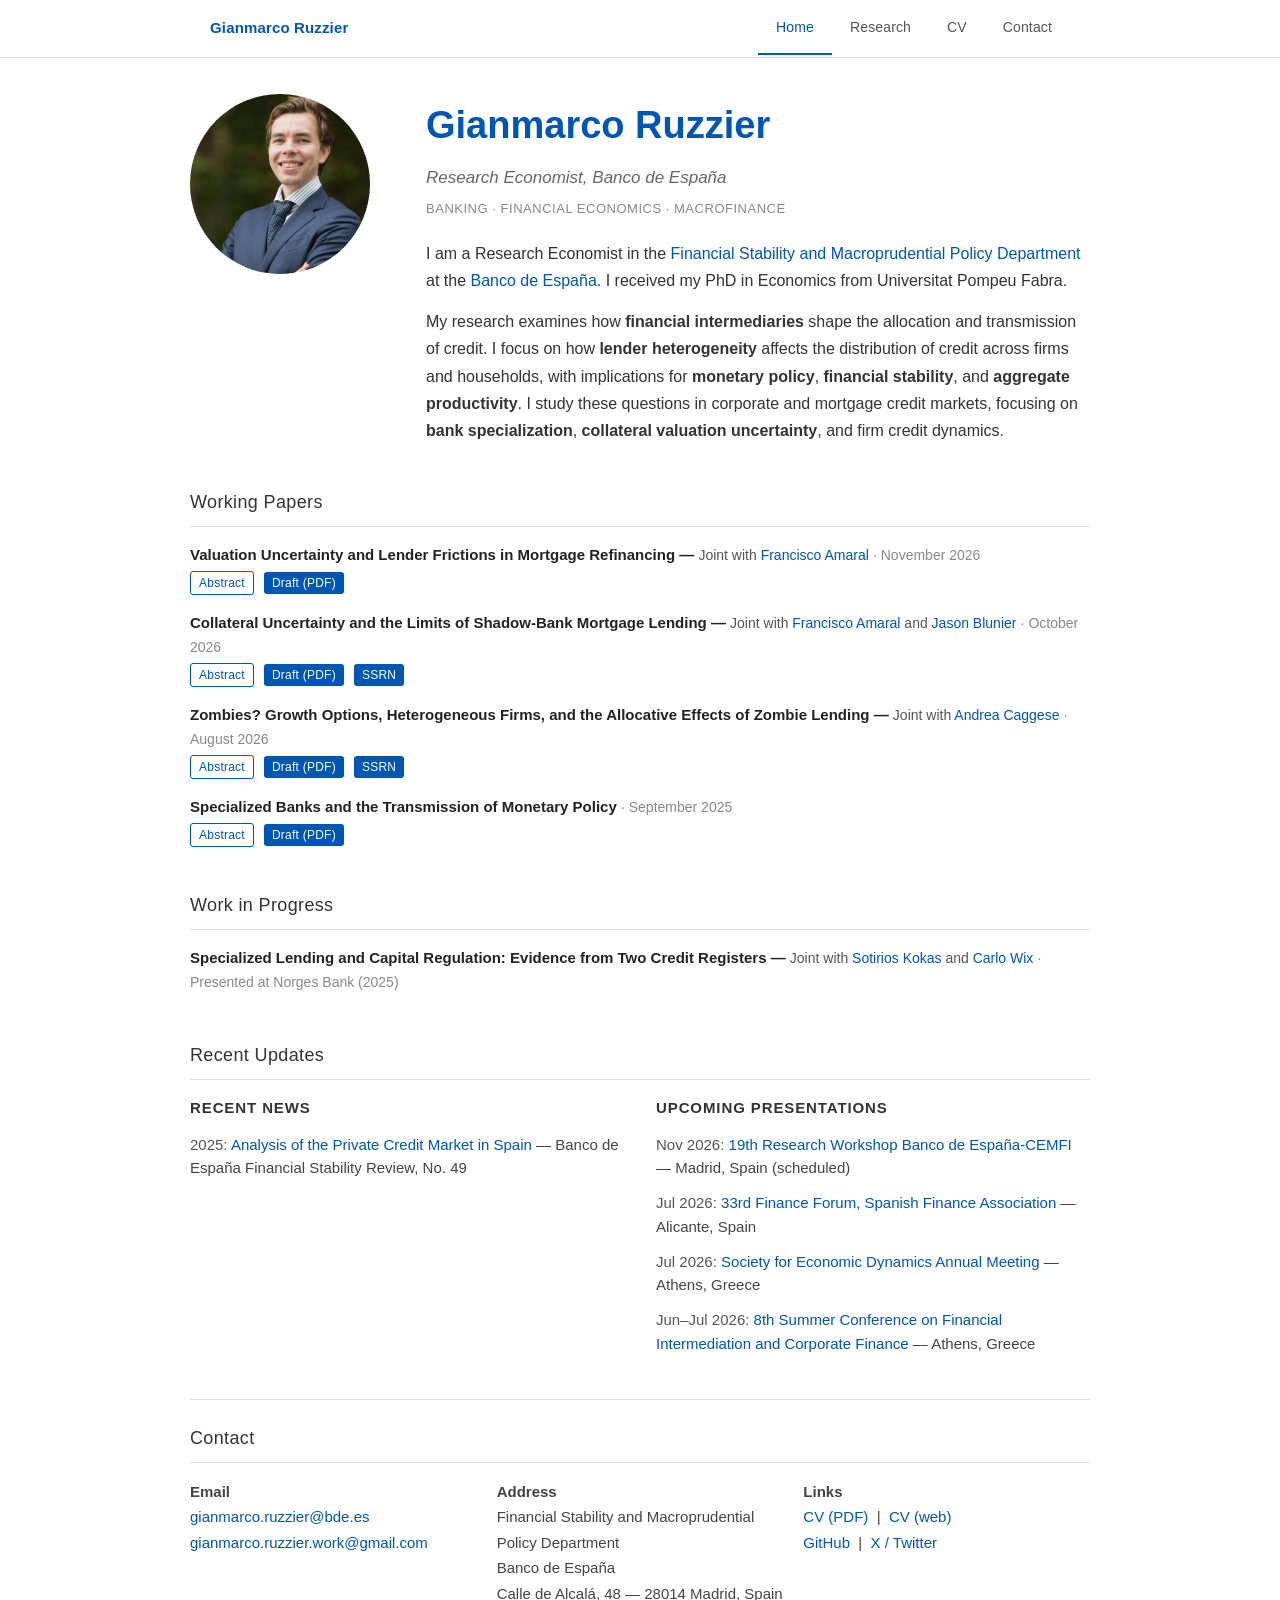
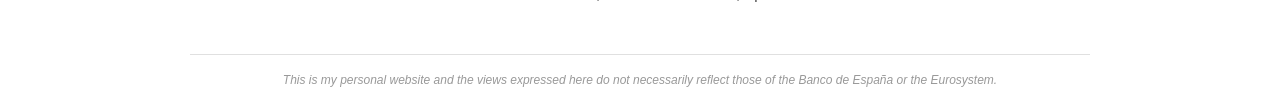
==== commit 7c8c8414: "Fix duplicate date and place dates after coauthors on homepage Valuation Uncertainty showed November" ====
--- a/index.html
+++ b/index.html
@@ -48,7 +48,7 @@
       <div class="papers-list">
 
         <div class="paper-item">
-          <div class="paper-title-line">Valuation Uncertainty and Lender Frictions in Mortgage Refinancing <span class="paper-date">&middot; November 2026</span> &mdash; <span class="paper-coauthor">Joint with <a href="https://franciscoamaral.net/">Francisco Amaral</a></span> <span class="paper-date">&middot; November 2026</span></div>
+          <div class="paper-title-line">Valuation Uncertainty and Lender Frictions in Mortgage Refinancing &mdash; <span class="paper-coauthor">Joint with <a href="https://franciscoamaral.net/">Francisco Amaral</a></span> <span class="paper-date">&middot; November 2026</span></div>
           <details class="paper-toggle">
             <summary>
               <span class="abstract-btn">Abstract</span>
@@ -59,7 +59,7 @@
         </div>
 
         <div class="paper-item">
-          <div class="paper-title-line">Collateral Uncertainty and the Limits of Shadow-Bank Mortgage Lending <span class="paper-date">&middot; October 2026</span> &mdash; <span class="paper-coauthor">Joint with <a href="https://franciscoamaral.net/">Francisco Amaral</a> and <a href="https://www.df.uzh.ch/en/people/phd-candidates/jason-blunier.html">Jason Blunier</a></span></div>
+          <div class="paper-title-line">Collateral Uncertainty and the Limits of Shadow-Bank Mortgage Lending &mdash; <span class="paper-coauthor">Joint with <a href="https://franciscoamaral.net/">Francisco Amaral</a> and <a href="https://www.df.uzh.ch/en/people/phd-candidates/jason-blunier.html">Jason Blunier</a></span> <span class="paper-date">&middot; October 2026</span></div>
           <details class="paper-toggle">
             <summary>
               <span class="abstract-btn">Abstract</span>
@@ -71,7 +71,7 @@
         </div>
 
         <div class="paper-item">
-          <div class="paper-title-line">Zombies? Growth Options, Heterogeneous Firms, and the Allocative Effects of Zombie Lending <span class="paper-date">&middot; August 2026</span> &mdash; <span class="paper-coauthor">Joint with <a href="https://andreacaggese.weebly.com/">Andrea Caggese</a></span></div>
+          <div class="paper-title-line">Zombies? Growth Options, Heterogeneous Firms, and the Allocative Effects of Zombie Lending &mdash; <span class="paper-coauthor">Joint with <a href="https://andreacaggese.weebly.com/">Andrea Caggese</a></span> <span class="paper-date">&middot; August 2026</span></div>
           <details class="paper-toggle">
             <summary>
               <span class="abstract-btn">Abstract</span>
